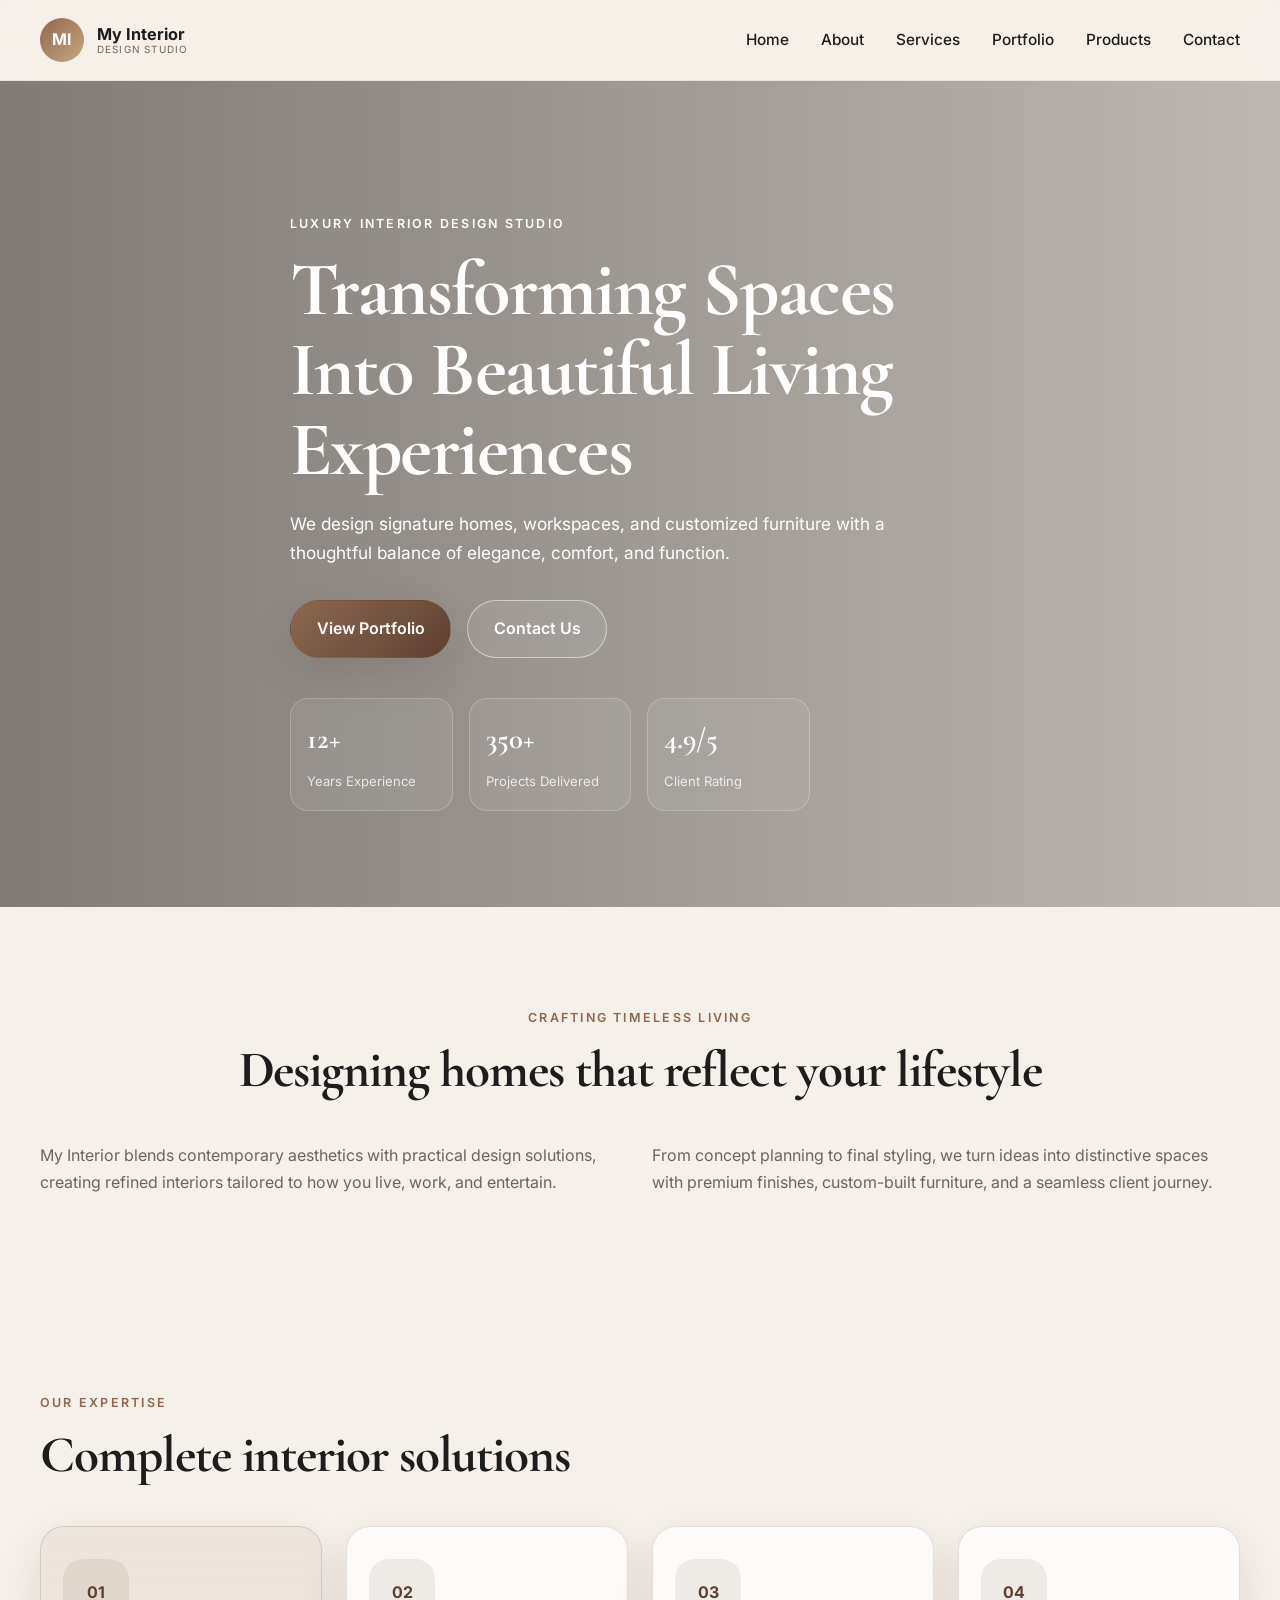
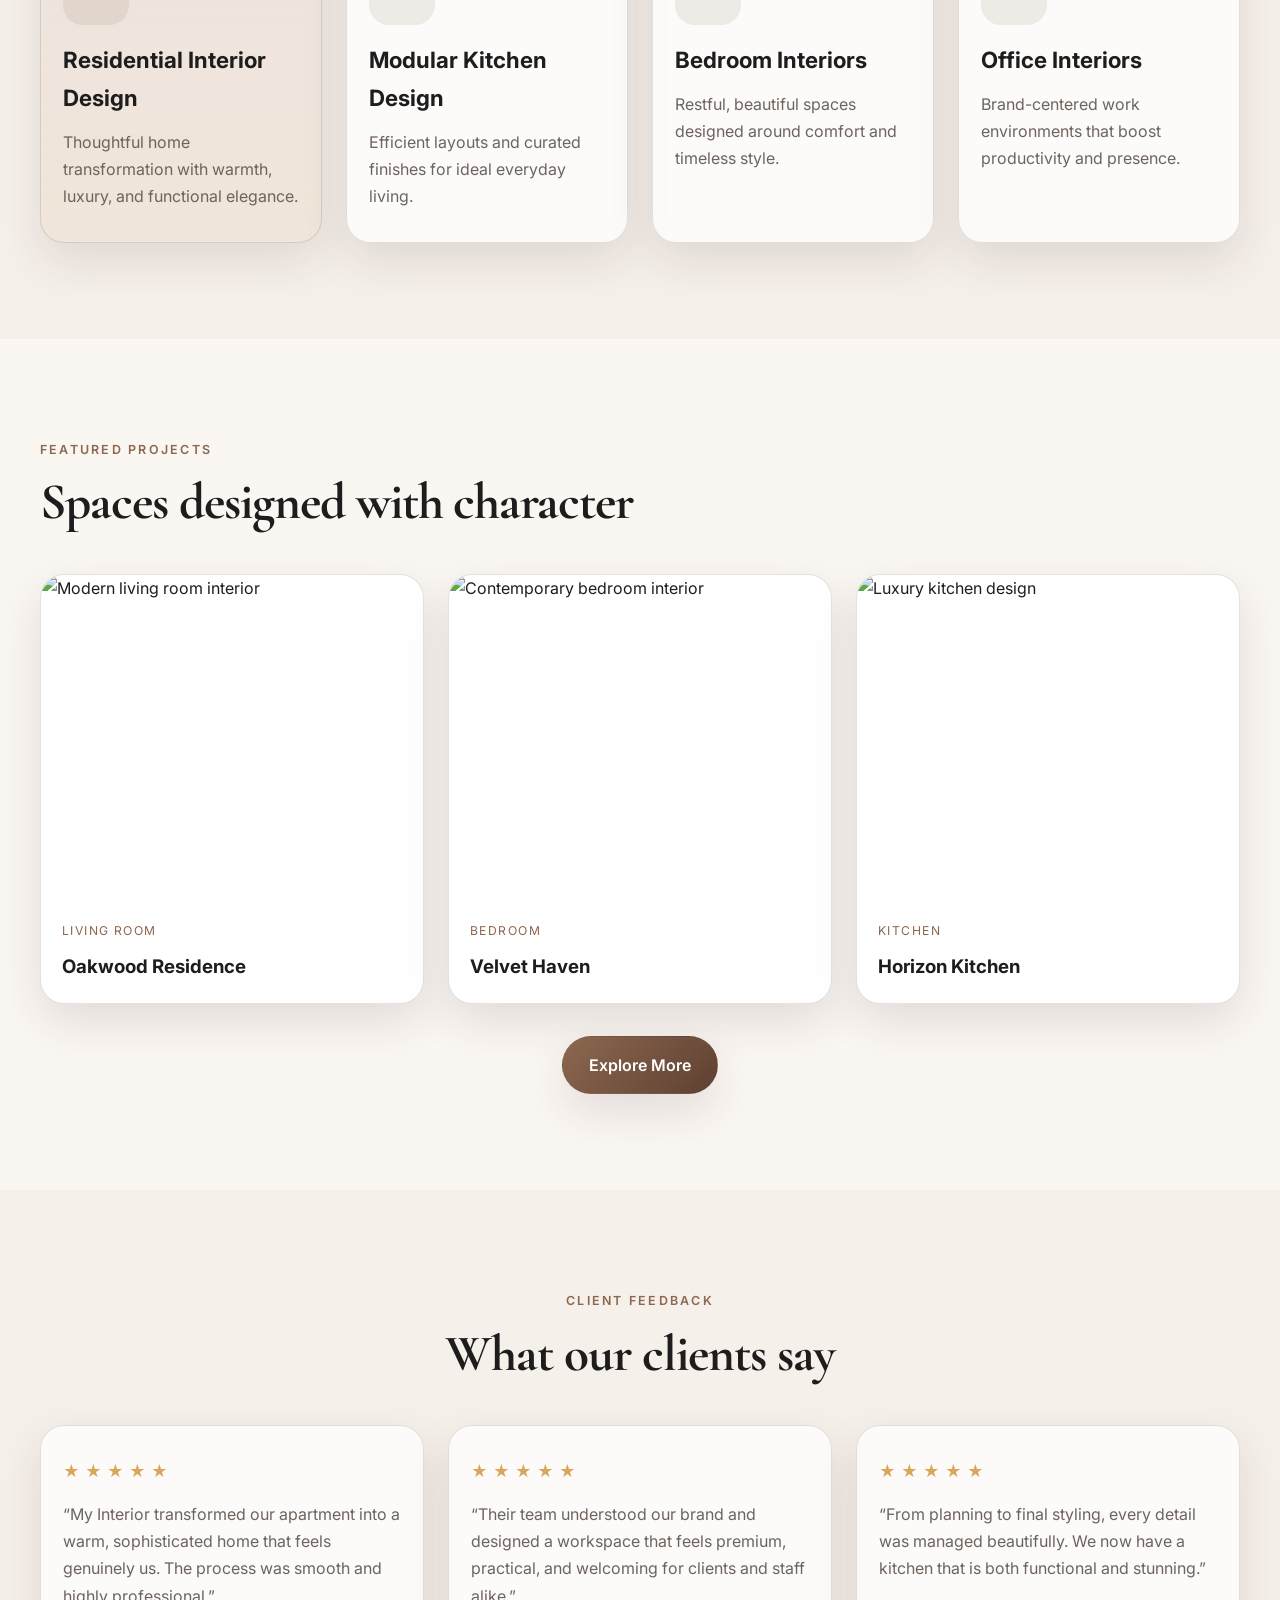
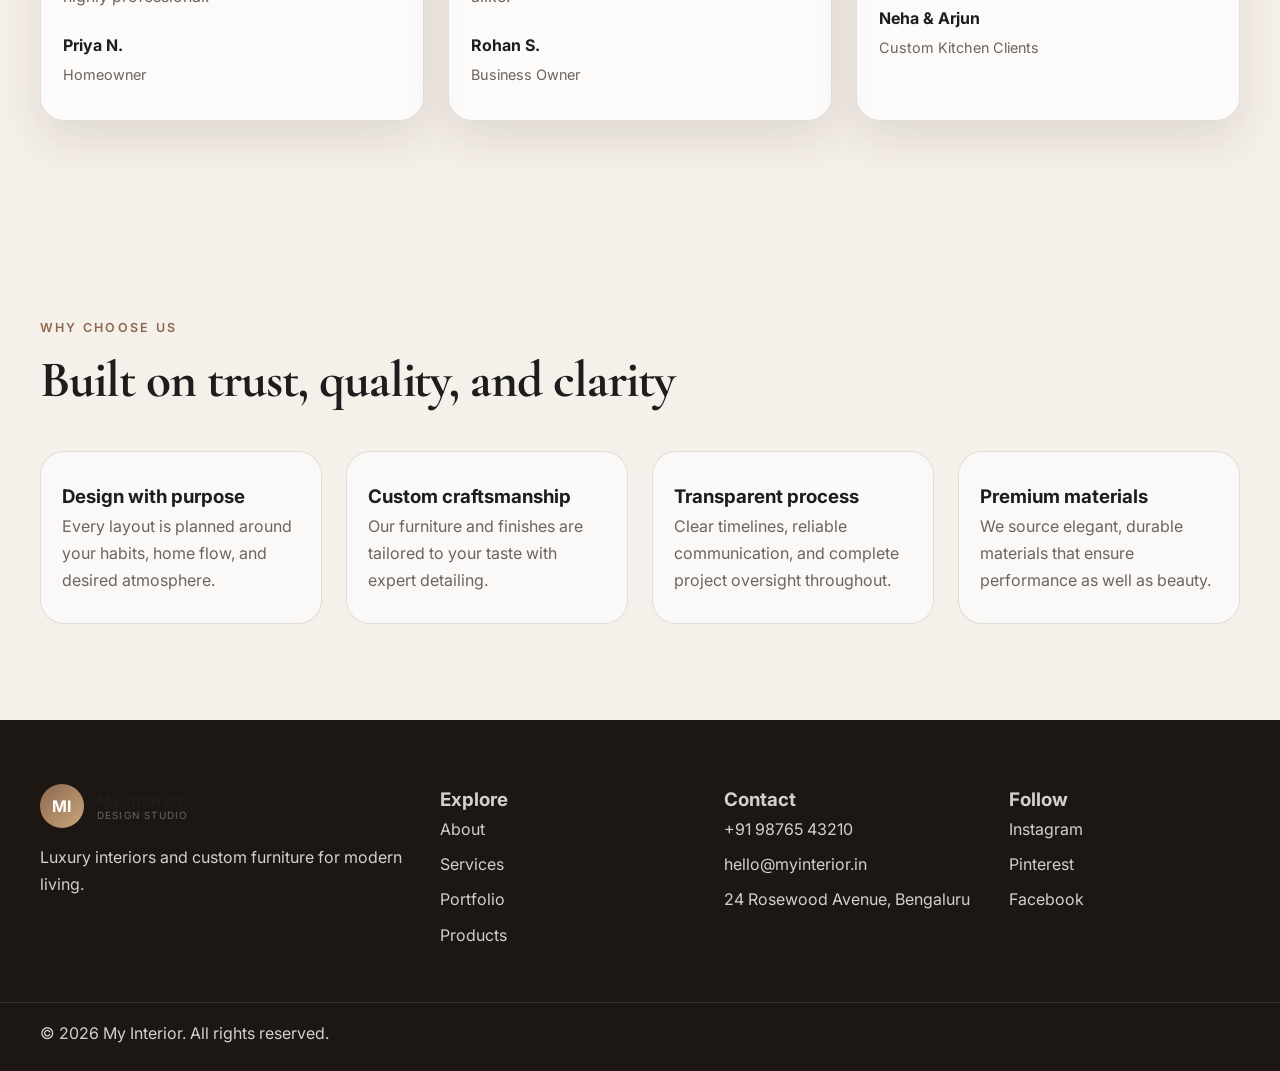
==== index.html @ f2937a07 "Create premium multi-page static website for My Interior studio and deploy-ready GitHub Pages layout" ====
<!DOCTYPE html>
<html lang="en">
  <head>
    <meta charset="UTF-8" />
    <meta name="viewport" content="width=device-width, initial-scale=1.0" />
    <title>My Interior | Luxury Interior Design & Custom Furniture</title>
    <meta
      name="description"
      content="My Interior creates premium residential, office, and custom furniture spaces through refined interior design and bespoke craftsmanship."
    />
    <meta
      name="keywords"
      content="interior design, custom furniture, modular kitchen, luxury interiors, home renovation, My Interior"
    />
    <meta name="theme-color" content="#8f6d4f" />
    <meta property="og:type" content="website" />
    <meta property="og:title" content="My Interior | Luxury Interior Design & Custom Furniture" />
    <meta
      property="og:description"
      content="Transforming spaces into beautiful living experiences with bespoke interiors and custom furniture."
    />
    <meta
      property="og:image"
      content="https://images.unsplash.com/photo-1505693416388-ac5ce068fe85?auto=format&fit=crop&w=1200&q=80"
    />
    <meta property="og:url" content="https://example.com/" />
    <link rel="icon" type="image/svg+xml" href="images/favicon.svg" />
    <link rel="preconnect" href="https://fonts.googleapis.com" />
    <link rel="preconnect" href="https://fonts.gstatic.com" crossorigin />
    <link
      href="https://fonts.googleapis.com/css2?family=Cormorant+Garamond:wght@500;600;700&family=Inter:wght@400;500;600;700&display=swap"
      rel="stylesheet"
    />
    <link rel="stylesheet" href="css/style.css" />
  </head>
  <body data-page="home">
    <header class="site-header">
      <div class="container nav-wrap">
        <a href="index.html" class="brand" aria-label="My Interior home page">
          <span class="brand-mark">MI</span>
          <span class="brand-text">
            <strong>My Interior</strong>
            <small>Design Studio</small>
          </span>
        </a>

        <button class="nav-toggle" aria-label="Open menu" aria-expanded="false">
          <span></span>
          <span></span>
          <span></span>
        </button>

        <nav class="main-nav" aria-label="Main navigation">
          <ul>
            <li><a href="index.html">Home</a></li>
            <li><a href="about.html">About</a></li>
            <li><a href="services.html">Services</a></li>
            <li><a href="portfolio.html">Portfolio</a></li>
            <li><a href="products.html">Products</a></li>
            <li><a href="contact.html">Contact</a></li>
          </ul>
        </nav>
      </div>
    </header>

    <main>
      <section class="hero section">
        <div class="hero-overlay"></div>
        <div class="container hero-content reveal">
          <p class="eyebrow">Luxury Interior Design Studio</p>
          <h1>Transforming Spaces Into Beautiful Living Experiences</h1>
          <p class="hero-copy">
            We design signature homes, workspaces, and customized furniture with a thoughtful balance of elegance, comfort, and function.
          </p>
          <div class="hero-actions">
            <a href="portfolio.html" class="btn btn-primary">View Portfolio</a>
            <a href="contact.html" class="btn btn-secondary">Contact Us</a>
          </div>
          <div class="hero-metrics">
            <div>
              <strong>12+</strong>
              <span>Years Experience</span>
            </div>
            <div>
              <strong>350+</strong>
              <span>Projects Delivered</span>
            </div>
            <div>
              <strong>4.9/5</strong>
              <span>Client Rating</span>
            </div>
          </div>
        </div>
      </section>

      <section class="section intro-block">
        <div class="container reveal">
          <div class="section-heading center">
            <p class="eyebrow accent">Crafting timeless living</p>
            <h2>Designing homes that reflect your lifestyle</h2>
          </div>
          <div class="text-grid">
            <div>
              <p>
                My Interior blends contemporary aesthetics with practical design solutions, creating refined interiors tailored to how you live, work, and entertain.
              </p>
            </div>
            <div>
              <p>
                From concept planning to final styling, we turn ideas into distinctive spaces with premium finishes, custom-built furniture, and a seamless client journey.
              </p>
            </div>
          </div>
        </div>
      </section>

      <section class="section services-overview">
        <div class="container">
          <div class="section-heading reveal">
            <p class="eyebrow accent">Our expertise</p>
            <h2>Complete interior solutions</h2>
          </div>
          <div class="card-grid services-grid reveal">
            <article class="service-card highlight">
              <div class="icon">01</div>
              <h3>Residential Interior Design</h3>
              <p>Thoughtful home transformation with warmth, luxury, and functional elegance.</p>
            </article>
            <article class="service-card">
              <div class="icon">02</div>
              <h3>Modular Kitchen Design</h3>
              <p>Efficient layouts and curated finishes for ideal everyday living.</p>
            </article>
            <article class="service-card">
              <div class="icon">03</div>
              <h3>Bedroom Interiors</h3>
              <p>Restful, beautiful spaces designed around comfort and timeless style.</p>
            </article>
            <article class="service-card">
              <div class="icon">04</div>
              <h3>Office Interiors</h3>
              <p>Brand-centered work environments that boost productivity and presence.</p>
            </article>
          </div>
        </div>
      </section>

      <section class="section projects-section alt-bg">
        <div class="container">
          <div class="section-heading reveal">
            <p class="eyebrow accent">Featured projects</p>
            <h2>Spaces designed with character</h2>
          </div>
          <div class="project-grid reveal">
            <article class="project-card">
              <img src="https://images.unsplash.com/photo-1494526585095-c41746248156?auto=format&fit=crop&w=900&q=80" alt="Modern living room interior" />
              <div class="project-info">
                <span>Living Room</span>
                <h3>Oakwood Residence</h3>
              </div>
            </article>
            <article class="project-card">
              <img src="https://images.unsplash.com/photo-1505693416388-ac5ce068fe85?auto=format&fit=crop&w=900&q=80" alt="Contemporary bedroom interior" />
              <div class="project-info">
                <span>Bedroom</span>
                <h3>Velvet Haven</h3>
              </div>
            </article>
            <article class="project-card">
              <img src="https://images.unsplash.com/photo-1484154218962-a197022b5858?auto=format&fit=crop&w=900&q=80" alt="Luxury kitchen design" />
              <div class="project-info">
                <span>Kitchen</span>
                <h3>Horizon Kitchen</h3>
              </div>
            </article>
          </div>
          <div class="cta-row reveal">
            <a href="portfolio.html" class="btn btn-primary">Explore More</a>
          </div>
        </div>
      </section>

      <section class="section testimonials">
        <div class="container">
          <div class="section-heading center reveal">
            <p class="eyebrow accent">Client feedback</p>
            <h2>What our clients say</h2>
          </div>
          <div class="testimonial-grid reveal">
            <article class="testimonial-card">
              <div class="stars">★★★★★</div>
              <p>
                “My Interior transformed our apartment into a warm, sophisticated home that feels genuinely us. The process was smooth and highly professional.”
              </p>
              <div class="client-meta">
                <strong>Priya N.</strong>
                <span>Homeowner</span>
              </div>
            </article>
            <article class="testimonial-card">
              <div class="stars">★★★★★</div>
              <p>
                “Their team understood our brand and designed a workspace that feels premium, practical, and welcoming for clients and staff alike.”
              </p>
              <div class="client-meta">
                <strong>Rohan S.</strong>
                <span>Business Owner</span>
              </div>
            </article>
            <article class="testimonial-card">
              <div class="stars">★★★★★</div>
              <p>
                “From planning to final styling, every detail was managed beautifully. We now have a kitchen that is both functional and stunning.”
              </p>
              <div class="client-meta">
                <strong>Neha &amp; Arjun</strong>
                <span>Custom Kitchen Clients</span>
              </div>
            </article>
          </div>
        </div>
      </section>

      <section class="section why-us">
        <div class="container">
          <div class="section-heading reveal">
            <p class="eyebrow accent">Why choose us</p>
            <h2>Built on trust, quality, and clarity</h2>
          </div>
          <div class="why-grid reveal">
            <article>
              <h3>Design with purpose</h3>
              <p>Every layout is planned around your habits, home flow, and desired atmosphere.</p>
            </article>
            <article>
              <h3>Custom craftsmanship</h3>
              <p>Our furniture and finishes are tailored to your taste with expert detailing.</p>
            </article>
            <article>
              <h3>Transparent process</h3>
              <p>Clear timelines, reliable communication, and complete project oversight throughout.</p>
            </article>
            <article>
              <h3>Premium materials</h3>
              <p>We source elegant, durable materials that ensure performance as well as beauty.</p>
            </article>
          </div>
        </div>
      </section>
    </main>

    <footer class="site-footer">
      <div class="container footer-grid">
        <div>
          <a href="index.html" class="brand footer-brand">
            <span class="brand-mark">MI</span>
            <span class="brand-text">
              <strong>My Interior</strong>
              <small>Design Studio</small>
            </span>
          </a>
          <p>Luxury interiors and custom furniture for modern living.</p>
        </div>
        <div>
          <h3>Explore</h3>
          <ul>
            <li><a href="about.html">About</a></li>
            <li><a href="services.html">Services</a></li>
            <li><a href="portfolio.html">Portfolio</a></li>
            <li><a href="products.html">Products</a></li>
          </ul>
        </div>
        <div>
          <h3>Contact</h3>
          <ul>
            <li><a href="tel:+919876543210">+91 98765 43210</a></li>
            <li><a href="mailto:hello@myinterior.in">hello@myinterior.in</a></li>
            <li>24 Rosewood Avenue, Bengaluru</li>
          </ul>
        </div>
        <div>
          <h3>Follow</h3>
          <ul class="social-list">
            <li><a href="#" aria-label="Instagram">Instagram</a></li>
            <li><a href="#" aria-label="Pinterest">Pinterest</a></li>
            <li><a href="#" aria-label="Facebook">Facebook</a></li>
          </ul>
        </div>
      </div>
      <div class="copyright">
        <div class="container">
          <p>© <span id="year"></span> My Interior. All rights reserved.</p>
        </div>
      </div>
    </footer>

    <button class="back-to-top" aria-label="Back to top">↑</button>

    <script src="js/script.js"></script>
  </body>
</html>
---- css/style.css ----
@import url('https://fonts.googleapis.com/css2?family=Cormorant+Garamond:wght@500;600;700&family=Inter:wght@400;500;600;700&display=swap');

:root {
  --bg: #f6f0ea;
  --panel: #fffdfb;
  --panel-strong: #f0e5dc;
  --primary: #8d6850;
  --primary-dark: #5e4031;
  --accent: #c9a77c;
  --text: #1d1d1d;
  --muted: #6e635d;
  --line: rgba(30, 22, 18, 0.12);
  --shadow: 0 18px 45px rgba(61, 45, 39, 0.12);
  --radius: 24px;
  --max-width: 1200px;
}

* {
  margin: 0;
  padding: 0;
  box-sizing: border-box;
}

html {
  scroll-behavior: smooth;
}

body {
  font-family: 'Inter', sans-serif;
  background: var(--bg);
  color: var(--text);
  line-height: 1.7;
}

img {
  max-width: 100%;
  display: block;
}

a {
  color: inherit;
  text-decoration: none;
}

button,
input,
textarea,
select {
  font: inherit;
}

.container {
  width: min(var(--max-width), calc(100% - 2rem));
  margin: 0 auto;
}

.section {
  padding: 6rem 0;
}

.alt-bg {
  background: rgba(255, 255, 255, 0.38);
}

.eyebrow {
  display: inline-block;
  font-size: 0.78rem;
  letter-spacing: 0.18em;
  text-transform: uppercase;
  color: var(--primary);
  margin-bottom: 1rem;
  font-weight: 600;
}

.eyebrow.accent {
  color: var(--primary);
}

.section-heading {
  margin-bottom: 2.75rem;
}

.section-heading.center {
  text-align: center;
}

.section-heading h2,
.page-hero h1,
.hero-content h1 {
  font-family: 'Cormorant Garamond', serif;
  line-height: 1.04;
  letter-spacing: -0.02em;
  color: var(--text);
}

.section-heading h2 {
  font-size: clamp(2.2rem, 4vw, 3.3rem);
}

.hero-content h1,
.page-hero h1 {
  font-size: clamp(3rem, 6vw, 5.4rem);
  max-width: 720px;
}

p {
  color: var(--muted);
}

.site-header {
  position: sticky;
  top: 0;
  z-index: 1000;
  background: rgba(246, 240, 234, 0.82);
  backdrop-filter: blur(14px);
  border-bottom: 1px solid rgba(32, 23, 18, 0.06);
}

.nav-wrap {
  display: flex;
  justify-content: space-between;
  align-items: center;
  min-height: 80px;
  gap: 1.5rem;
}

.brand {
  display: inline-flex;
  align-items: center;
  gap: 0.8rem;
}

.brand-mark {
  width: 44px;
  height: 44px;
  display: grid;
  place-items: center;
  border-radius: 50%;
  background: linear-gradient(135deg, var(--primary), var(--accent));
  color: white;
  font-weight: 700;
  letter-spacing: 0.06em;
}

.brand-text {
  display: flex;
  flex-direction: column;
  line-height: 1.1;
}

.brand-text strong {
  font-size: 1.02rem;
  color: var(--text);
}

.brand-text small {
  color: var(--muted);
  text-transform: uppercase;
  letter-spacing: 0.12em;
  font-size: 0.62rem;
}

.main-nav ul {
  display: flex;
  align-items: center;
  list-style: none;
  gap: 2rem;
}

.main-nav a {
  position: relative;
  color: var(--text);
  font-size: 0.96rem;
  font-weight: 500;
}

.main-nav a::after {
  content: "";
  position: absolute;
  left: 0;
  bottom: -0.45rem;
  width: 100%;
  height: 2px;
  background: var(--primary);
  transform: scaleX(0);
  transform-origin: left;
  transition: transform 0.28s ease;
}

.main-nav a:hover::after,
.main-nav a:focus-visible::after,
.main-nav a.is-active::after {
  transform: scaleX(1);
}

.nav-toggle {
  display: none;
  background: transparent;
  border: 0;
  width: 46px;
  height: 46px;
  border-radius: 12px;
  cursor: pointer;
}

.nav-toggle span {
  display: block;
  width: 24px;
  height: 2px;
  margin: 5px auto;
  background: var(--text);
  border-radius: 999px;
  transition: transform 0.3s ease, opacity 0.3s ease;
}

.hero {
  position: relative;
  min-height: 760px;
  display: flex;
  align-items: center;
  background: url('https://images.unsplash.com/photo-1505693416388-ac5ce068fe85?auto=format&fit=crop&w=1800&q=80') center/cover no-repeat;
}

.hero-overlay {
  position: absolute;
  inset: 0;
  background: linear-gradient(90deg, rgba(20, 15, 12, 0.52), rgba(27, 22, 18, 0.26));
}

.hero-content {
  position: relative;
  z-index: 1;
  color: #fff;
  max-width: 700px;
  padding-top: 2rem;
}

.hero-content h1,
.hero-content p {
  color: #fff;
}

.hero-copy {
  margin: 1.2rem 0 2rem;
  font-size: 1.08rem;
  max-width: 620px;
}

.hero-actions {
  display: flex;
  flex-wrap: wrap;
  gap: 1rem;
  margin-bottom: 2.5rem;
}

.btn {
  display: inline-flex;
  align-items: center;
  justify-content: center;
  border-radius: 999px;
  padding: 0.9rem 1.6rem;
  font-weight: 600;
  transition: 0.25s ease;
  border: 1px solid transparent;
  cursor: pointer;
}

.btn-primary {
  background: linear-gradient(135deg, var(--primary), var(--primary-dark));
  color: white;
  box-shadow: var(--shadow);
}

.btn-primary:hover,
.btn-primary:focus-visible {
  transform: translateY(-2px);
}

.btn-secondary {
  background: rgba(255, 255, 255, 0.08);
  border-color: rgba(255, 255, 255, 0.5);
  color: white;
}

.hero-metrics {
  display: grid;
  grid-template-columns: repeat(3, minmax(120px, 1fr));
  gap: 1rem;
  max-width: 520px;
}

.hero-metrics div {
  background: rgba(255, 255, 255, 0.07);
  border: 1px solid rgba(255, 255, 255, 0.2);
  border-radius: 18px;
  padding: 1rem;
}

.hero-metrics strong {
  display: block;
  font-size: 1.8rem;
  font-family: 'Cormorant Garamond', serif;
  margin-bottom: 0.2rem;
  color: #fff;
}

.hero-metrics span {
  color: rgba(255, 255, 255, 0.8);
  font-size: 0.82rem;
}

.text-grid,
.card-grid,
.testimonial-grid,
.why-grid,
.stats-grid,
.contact-layout,
.footer-grid {
  display: grid;
  gap: 1.5rem;
}

.text-grid {
  grid-template-columns: repeat(2, minmax(0, 1fr));
  margin-top: 2rem;
}

.card-grid {
  grid-template-columns: repeat(4, minmax(0, 1fr));
}

.services-grid .service-card,
.info-card,
.testimonial-card,
.team-card,
.portfolio-item,
.product-card,
.contact-panel,
.info-panel {
  background: rgba(255, 255, 255, 0.7);
  border: 1px solid var(--line);
  border-radius: var(--radius);
  box-shadow: var(--shadow);
}

.service-card {
  padding: 2rem 1.4rem;
}

.service-card.highlight {
  background: linear-gradient(180deg, rgba(141, 104, 80, 0.08), rgba(201, 167, 124, 0.14));
}

.icon {
  width: 66px;
  height: 66px;
  border-radius: 20px;
  display: grid;
  place-items: center;
  color: var(--primary-dark);
  background: rgba(141, 104, 80, 0.12);
  font-weight: 700;
  margin-bottom: 1rem;
}

.service-card h3,
.info-card h3,
.portfolio-info h3,
.product-info h3,
.team-card h3,
.info-item h3 {
  margin-bottom: 0.7rem;
  font-size: 1.4rem;
  color: var(--text);
}

.project-grid,
.portfolio-grid,
.product-grid,
.team-grid,
.why-grid,
.stats-grid {
  display: grid;
  gap: 1.5rem;
}

.project-grid {
  grid-template-columns: repeat(3, minmax(0, 1fr));
}

.project-card,
.portfolio-item,
.product-card {
  overflow: hidden;
  background: white;
  border: 1px solid var(--line);
  border-radius: var(--radius);
  box-shadow: var(--shadow);
  transition: transform 0.25s ease, box-shadow 0.25s ease;
}

.project-card:hover,
.portfolio-item:hover,
.product-card:hover,
.team-card:hover {
  transform: translateY(-6px);
}

.project-card img,
.portfolio-item img,
.product-card img,
.team-card img,
.rounded-image {
  width: 100%;
  height: 320px;
  object-fit: cover;
}

.project-info,
.portfolio-info,
.product-info {
  padding: 1.3rem;
}

.project-info span {
  display: inline-block;
  color: var(--primary);
  font-size: 0.76rem;
  text-transform: uppercase;
  letter-spacing: 0.12em;
  margin-bottom: 0.6rem;
}

.cta-row {
  margin-top: 2rem;
  text-align: center;
}

.testimonial-grid {
  grid-template-columns: repeat(3, minmax(0, 1fr));
}

.testimonial-card {
  padding: 2rem 1.4rem;
}

.stars {
  color: #d9a65c;
  letter-spacing: 0.3em;
  margin-bottom: 1rem;
}

.client-meta {
  margin-top: 1.4rem;
}

.client-meta strong,
.client-meta span {
  display: block;
}

.client-meta span {
  color: var(--muted);
  margin-top: 0.25rem;
  font-size: 0.9rem;
}

.why-grid {
  grid-template-columns: repeat(4, minmax(0, 1fr));
}

.why-grid article {
  background: rgba(255, 255, 255, 0.6);
  border: 1px solid var(--line);
  border-radius: var(--radius);
  padding: 1.8rem 1.3rem;
}

.page-hero {
  background: linear-gradient(180deg, rgba(22, 15, 12, 0.3), rgba(22, 15, 12, 0.3)), url('https://images.unsplash.com/photo-1494526585095-c41746248156?auto=format&fit=crop&w=1800&q=80') center/cover no-repeat;
  min-height: 320px;
  display: flex;
  align-items: flex-end;
  padding-bottom: 4rem;
}

.compact-hero h1 {
  color: #fff;
}

.split-layout {
  display: grid;
  grid-template-columns: 1.05fr 1fr;
  gap: 2.5rem;
  align-items: center;
}

.rounded-image {
  border-radius: 26px;
  box-shadow: var(--shadow);
}

.three-col,
.team-grid,
.product-grid,
.portfolio-grid {
  grid-template-columns: repeat(3, minmax(0, 1fr));
}

.info-card,
.team-card {
  padding: 1.5rem;
}

.team-card {
  overflow: hidden;
}

.team-card img {
  height: 280px;
  object-fit: cover;
  border-radius: 18px;
  margin-bottom: 1rem;
}

.team-card p {
  color: var(--muted);
}

.stats-grid {
  grid-template-columns: repeat(4, minmax(0, 1fr));
}

.stat-box {
  text-align: center;
  padding: 2rem 1rem;
  background: rgba(255, 255, 255, 0.6);
  border: 1px solid var(--line);
  border-radius: var(--radius);
}

.stat-box strong {
  display: block;
  font-size: clamp(2rem, 3vw, 3rem);
  font-family: 'Cormorant Garamond', serif;
  color: var(--primary-dark);
}

.extended-grid {
  grid-template-columns: repeat(4, minmax(0, 1fr));
}

.process-wrap {
  max-width: 1020px;
  margin: 0 auto;
}

.timeline {
  display: grid;
  gap: 1.2rem;
}

.timeline-item {
  display: grid;
  grid-template-columns: 70px 1fr;
  gap: 1rem;
  align-items: flex-start;
  background: rgba(255, 255, 255, 0.7);
  border: 1px solid var(--line);
  border-radius: 18px;
  padding: 1.4rem;
}

.timeline-item span {
  width: 56px;
  height: 56px;
  display: grid;
  place-items: center;
  border-radius: 50%;
  background: rgba(141, 104, 80, 0.12);
  color: var(--primary-dark);
  font-weight: 700;
}

.filter-bar {
  display: flex;
  flex-wrap: wrap;
  gap: 0.7rem;
  margin-bottom: 2rem;
}

.filter-btn {
  border: 1px solid var(--line);
  background: rgba(255, 255, 255, 0.7);
  color: var(--text);
  border-radius: 999px;
  padding: 0.75rem 1.15rem;
  cursor: pointer;
  transition: all 0.2s ease;
}

.filter-btn.active,
.filter-btn:hover,
.filter-btn:focus-visible {
  background: var(--primary);
  color: #fff;
  border-color: var(--primary);
}

.portfolio-item {
  display: flex;
  flex-direction: column;
  height: 100%;
}

.portfolio-item.hidden {
  display: none;
}

.portfolio-item img {
  height: 270px;
}

.lightbox-trigger {
  margin-top: 0.8rem;
  border: none;
  background: transparent;
  color: var(--primary);
  padding: 0;
  cursor: pointer;
  font-weight: 600;
}

.lightbox {
  position: fixed;
  inset: 0;
  background: rgba(20, 18, 17, 0.78);
  display: none;
  align-items: center;
  justify-content: center;
  padding: 1.5rem;
  z-index: 2000;
}

.lightbox.open {
  display: flex;
}

.lightbox-content {
  width: min(960px, 100%);
  background: #fff;
  border-radius: 22px;
  overflow: hidden;
  box-shadow: 0 18px 60px rgba(0, 0, 0, 0.22);
  display: grid;
  grid-template-columns: 1.35fr 0.9fr;
}

.lightbox-content img {
  width: 100%;
  height: 100%;
  object-fit: cover;
}

.lightbox-copy {
  padding: 2rem;
  display: flex;
  align-items: center;
  justify-content: center;
  flex-direction: column;
}

.lightbox-close {
  position: absolute;
  top: 1.5rem;
  right: 1.5rem;
  width: 48px;
  height: 48px;
  border: 0;
  border-radius: 50%;
  background: rgba(255, 255, 255, 0.15);
  color: #fff;
  font-size: 2rem;
  cursor: pointer;
}

.product-card {
  display: flex;
  flex-direction: column;
}

.product-card img {
  height: 260px;
}

.price-row {
  display: flex;
  justify-content: space-between;
  align-items: center;
  gap: 1rem;
  margin-top: 1.2rem;
}

.price-row span {
  color: var(--primary-dark);
  font-weight: 700;
}

.price-row button {
  border: none;
  border-radius: 999px;
  cursor: pointer;
  background: rgba(141, 104, 80, 0.1);
  color: var(--primary-dark);
  padding: 0.7rem 1rem;
  font-weight: 600;
}

.contact-layout {
  grid-template-columns: 1.5fr 0.8fr;
  align-items: start;
}

.contact-panel,
.info-panel {
  padding: 2rem;
}

.contact-form {
  display: grid;
  gap: 1.2rem;
}

.field-row {
  display: grid;
  grid-template-columns: repeat(2, minmax(0, 1fr));
  gap: 1rem;
}

.field {
  display: grid;
  gap: 0.55rem;
}

label {
  font-weight: 600;
  color: var(--text);
}

input,
textarea,
select {
  width: 100%;
  border: 1px solid rgba(29, 29, 29, 0.12);
  background: rgba(255, 255, 255, 0.65);
  border-radius: 14px;
  padding: 0.9rem 1rem;
  color: var(--text);
}

input:focus,
textarea:focus,
select:focus {
  outline: 2px solid rgba(141, 104, 80, 0.2);
  border-color: rgba(141, 104, 80, 0.4);
}

.info-panel {
  display: grid;
  gap: 1.2rem;
}

.social-links {
  display: flex;
  flex-wrap: wrap;
  gap: 0.8rem 1.2rem;
}

.map-placeholder {
  width: 100%;
  min-height: 320px;
  display: grid;
  place-items: center;
  border: 1px dashed rgba(77, 61, 52, 0.3);
  border-radius: 26px;
  background: linear-gradient(135deg, rgba(141, 104, 80, 0.06), rgba(201, 167, 124, 0.08));
  color: var(--primary-dark);
  font-weight: 600;
  letter-spacing: 0.08em;
  text-transform: uppercase;
}

.site-footer {
  background: #1d1714;
  color: rgba(255, 255, 255, 0.8);
  padding-top: 4rem;
}

.footer-grid {
  grid-template-columns: 1.3fr 0.9fr 0.9fr 0.8fr;
  padding-bottom: 2.8rem;
}

.site-footer h3,
.site-footer a,
.site-footer p,
.site-footer li {
  color: rgba(255, 255, 255, 0.8);
}

.site-footer li {
  list-style: none;
  margin-bottom: 0.5rem;
}

.footer-brand {
  margin-bottom: 1rem;
}

.social-list li {
  margin-bottom: 0.5rem;
}

.copyright {
  border-top: 1px solid rgba(255, 255, 255, 0.12);
  padding: 1.1rem 0 1.5rem;
}

.back-to-top {
  position: fixed;
  right: 1.5rem;
  bottom: 1.5rem;
  width: 52px;
  height: 52px;
  border: none;
  border-radius: 50%;
  background: linear-gradient(135deg, var(--primary), var(--primary-dark));
  color: white;
  box-shadow: var(--shadow);
  cursor: pointer;
  opacity: 0;
  visibility: hidden;
  transform: translateY(10px);
  transition: all 0.25s ease;
}

.back-to-top.visible {
  opacity: 1;
  visibility: visible;
  transform: translateY(0);
}

.reveal {
  opacity: 0;
  transform: translateY(24px);
  transition: opacity 0.7s ease, transform 0.7s ease;
}

.reveal.visible {
  opacity: 1;
  transform: translateY(0);
}

@media (max-width: 1024px) {
  .card-grid,
  .project-grid,
  .three-col,
  .portfolio-grid,
  .product-grid,
  .team-grid,
  .stats-grid,
  .why-grid,
  .footer-grid {
    grid-template-columns: repeat(2, minmax(0, 1fr));
  }

  .extended-grid {
    grid-template-columns: repeat(2, minmax(0, 1fr));
  }

  .contact-layout,
  .split-layout {
    grid-template-columns: 1fr;
  }
}

@media (max-width: 780px) {
  .nav-toggle {
    display: block;
  }

  .main-nav {
    position: absolute;
    left: 1rem;
    right: 1rem;
    top: calc(100% + 0.5rem);
    background: rgba(255, 255, 255, 0.96);
    border: 1px solid var(--line);
    border-radius: 18px;
    box-shadow: var(--shadow);
    padding: 1rem;
    opacity: 0;
    visibility: hidden;
    transform: translateY(-10px);
    transition: all 0.25s ease;
  }

  .main-nav.open {
    opacity: 1;
    visibility: visible;
    transform: translateY(0);
  }

  .main-nav ul {
    flex-direction: column;
    align-items: flex-start;
    gap: 0.8rem;
  }

  .hero {
    min-height: 620px;
  }

  .hero-metrics,
  .text-grid,
  .testimonial-grid,
  .card-grid,
  .project-grid,
  .why-grid,
  .stats-grid,
  .three-col,
  .portfolio-grid,
  .product-grid,
  .team-grid,
  .footer-grid,
  .field-row,
  .extended-grid,
  .lightbox-content {
    grid-template-columns: 1fr;
  }

  .section {
    padding: 4.5rem 0;
  }

  .page-hero {
    min-height: 260px;
  }
}
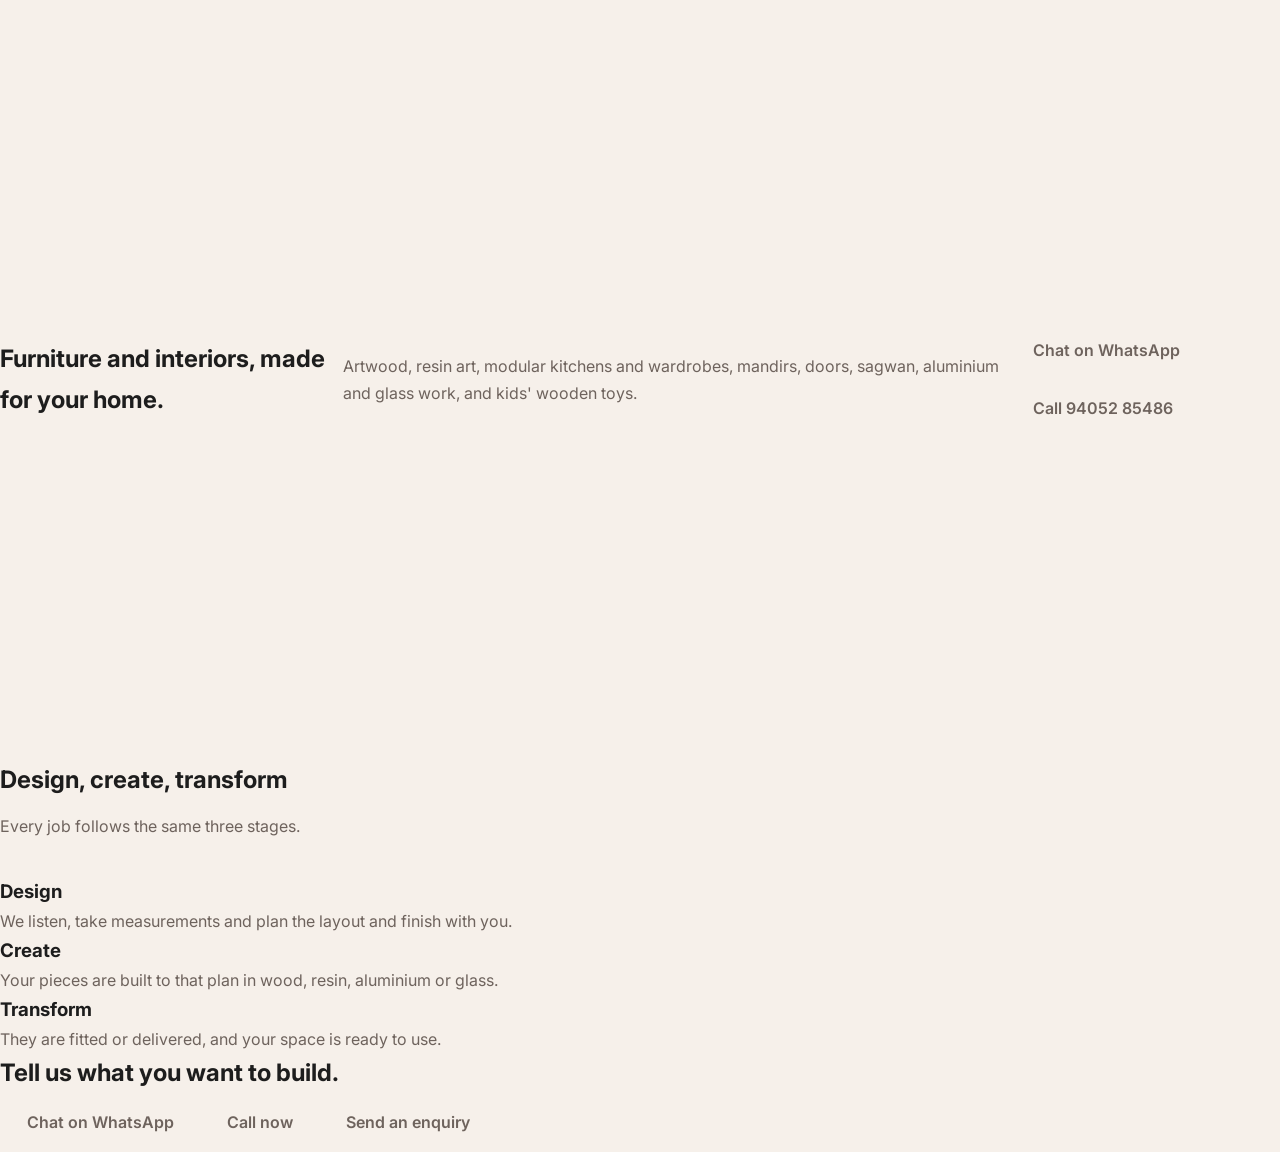
==== commit 94d22525: "Add files via upload" ====
--- a/index.html
+++ b/index.html
@@ -1,301 +1,4 @@
-<!DOCTYPE html>
-<html lang="en">
-  <head>
-    <meta charset="UTF-8" />
-    <meta name="viewport" content="width=device-width, initial-scale=1.0" />
-    <title>My Interior | Luxury Interior Design & Custom Furniture</title>
-    <meta
-      name="description"
-      content="My Interior creates premium residential, office, and custom furniture spaces through refined interior design and bespoke craftsmanship."
-    />
-    <meta
-      name="keywords"
-      content="interior design, custom furniture, modular kitchen, luxury interiors, home renovation, My Interior"
-    />
-    <meta name="theme-color" content="#8f6d4f" />
-    <meta property="og:type" content="website" />
-    <meta property="og:title" content="My Interior | Luxury Interior Design & Custom Furniture" />
-    <meta
-      property="og:description"
-      content="Transforming spaces into beautiful living experiences with bespoke interiors and custom furniture."
-    />
-    <meta
-      property="og:image"
-      content="https://images.unsplash.com/photo-1505693416388-ac5ce068fe85?auto=format&fit=crop&w=1200&q=80"
-    />
-    <meta property="og:url" content="https://example.com/" />
-    <link rel="icon" type="image/svg+xml" href="images/favicon.svg" />
-    <link rel="preconnect" href="https://fonts.googleapis.com" />
-    <link rel="preconnect" href="https://fonts.gstatic.com" crossorigin />
-    <link
-      href="https://fonts.googleapis.com/css2?family=Cormorant+Garamond:wght@500;600;700&family=Inter:wght@400;500;600;700&display=swap"
-      rel="stylesheet"
-    />
-    <link rel="stylesheet" href="css/style.css" />
-  </head>
-  <body data-page="home">
-    <header class="site-header">
-      <div class="container nav-wrap">
-        <a href="index.html" class="brand" aria-label="My Interior home page">
-          <span class="brand-mark">MI</span>
-          <span class="brand-text">
-            <strong>My Interior</strong>
-            <small>Design Studio</small>
-          </span>
-        </a>
-
-        <button class="nav-toggle" aria-label="Open menu" aria-expanded="false">
-          <span></span>
-          <span></span>
-          <span></span>
-        </button>
-
-        <nav class="main-nav" aria-label="Main navigation">
-          <ul>
-            <li><a href="index.html">Home</a></li>
-            <li><a href="about.html">About</a></li>
-            <li><a href="services.html">Services</a></li>
-            <li><a href="portfolio.html">Portfolio</a></li>
-            <li><a href="products.html">Products</a></li>
-            <li><a href="contact.html">Contact</a></li>
-          </ul>
-        </nav>
-      </div>
-    </header>
-
-    <main>
-      <section class="hero section">
-        <div class="hero-overlay"></div>
-        <div class="container hero-content reveal">
-          <p class="eyebrow">Luxury Interior Design Studio</p>
-          <h1>Transforming Spaces Into Beautiful Living Experiences</h1>
-          <p class="hero-copy">
-            We design signature homes, workspaces, and customized furniture with a thoughtful balance of elegance, comfort, and function.
-          </p>
-          <div class="hero-actions">
-            <a href="portfolio.html" class="btn btn-primary">View Portfolio</a>
-            <a href="contact.html" class="btn btn-secondary">Contact Us</a>
-          </div>
-          <div class="hero-metrics">
-            <div>
-              <strong>12+</strong>
-              <span>Years Experience</span>
-            </div>
-            <div>
-              <strong>350+</strong>
-              <span>Projects Delivered</span>
-            </div>
-            <div>
-              <strong>4.9/5</strong>
-              <span>Client Rating</span>
-            </div>
-          </div>
-        </div>
-      </section>
-
-      <section class="section intro-block">
-        <div class="container reveal">
-          <div class="section-heading center">
-            <p class="eyebrow accent">Crafting timeless living</p>
-            <h2>Designing homes that reflect your lifestyle</h2>
-          </div>
-          <div class="text-grid">
-            <div>
-              <p>
-                My Interior blends contemporary aesthetics with practical design solutions, creating refined interiors tailored to how you live, work, and entertain.
-              </p>
-            </div>
-            <div>
-              <p>
-                From concept planning to final styling, we turn ideas into distinctive spaces with premium finishes, custom-built furniture, and a seamless client journey.
-              </p>
-            </div>
-          </div>
-        </div>
-      </section>
-
-      <section class="section services-overview">
-        <div class="container">
-          <div class="section-heading reveal">
-            <p class="eyebrow accent">Our expertise</p>
-            <h2>Complete interior solutions</h2>
-          </div>
-          <div class="card-grid services-grid reveal">
-            <article class="service-card highlight">
-              <div class="icon">01</div>
-              <h3>Residential Interior Design</h3>
-              <p>Thoughtful home transformation with warmth, luxury, and functional elegance.</p>
-            </article>
-            <article class="service-card">
-              <div class="icon">02</div>
-              <h3>Modular Kitchen Design</h3>
-              <p>Efficient layouts and curated finishes for ideal everyday living.</p>
-            </article>
-            <article class="service-card">
-              <div class="icon">03</div>
-              <h3>Bedroom Interiors</h3>
-              <p>Restful, beautiful spaces designed around comfort and timeless style.</p>
-            </article>
-            <article class="service-card">
-              <div class="icon">04</div>
-              <h3>Office Interiors</h3>
-              <p>Brand-centered work environments that boost productivity and presence.</p>
-            </article>
-          </div>
-        </div>
-      </section>
-
-      <section class="section projects-section alt-bg">
-        <div class="container">
-          <div class="section-heading reveal">
-            <p class="eyebrow accent">Featured projects</p>
-            <h2>Spaces designed with character</h2>
-          </div>
-          <div class="project-grid reveal">
-            <article class="project-card">
-              <img src="https://images.unsplash.com/photo-1494526585095-c41746248156?auto=format&fit=crop&w=900&q=80" alt="Modern living room interior" />
-              <div class="project-info">
-                <span>Living Room</span>
-                <h3>Oakwood Residence</h3>
-              </div>
-            </article>
-            <article class="project-card">
-              <img src="https://images.unsplash.com/photo-1505693416388-ac5ce068fe85?auto=format&fit=crop&w=900&q=80" alt="Contemporary bedroom interior" />
-              <div class="project-info">
-                <span>Bedroom</span>
-                <h3>Velvet Haven</h3>
-              </div>
-            </article>
-            <article class="project-card">
-              <img src="https://images.unsplash.com/photo-1484154218962-a197022b5858?auto=format&fit=crop&w=900&q=80" alt="Luxury kitchen design" />
-              <div class="project-info">
-                <span>Kitchen</span>
-                <h3>Horizon Kitchen</h3>
-              </div>
-            </article>
-          </div>
-          <div class="cta-row reveal">
-            <a href="portfolio.html" class="btn btn-primary">Explore More</a>
-          </div>
-        </div>
-      </section>
-
-      <section class="section testimonials">
-        <div class="container">
-          <div class="section-heading center reveal">
-            <p class="eyebrow accent">Client feedback</p>
-            <h2>What our clients say</h2>
-          </div>
-          <div class="testimonial-grid reveal">
-            <article class="testimonial-card">
-              <div class="stars">★★★★★</div>
-              <p>
-                “My Interior transformed our apartment into a warm, sophisticated home that feels genuinely us. The process was smooth and highly professional.”
-              </p>
-              <div class="client-meta">
-                <strong>Priya N.</strong>
-                <span>Homeowner</span>
-              </div>
-            </article>
-            <article class="testimonial-card">
-              <div class="stars">★★★★★</div>
-              <p>
-                “Their team understood our brand and designed a workspace that feels premium, practical, and welcoming for clients and staff alike.”
-              </p>
-              <div class="client-meta">
-                <strong>Rohan S.</strong>
-                <span>Business Owner</span>
-              </div>
-            </article>
-            <article class="testimonial-card">
-              <div class="stars">★★★★★</div>
-              <p>
-                “From planning to final styling, every detail was managed beautifully. We now have a kitchen that is both functional and stunning.”
-              </p>
-              <div class="client-meta">
-                <strong>Neha &amp; Arjun</strong>
-                <span>Custom Kitchen Clients</span>
-              </div>
-            </article>
-          </div>
-        </div>
-      </section>
-
-      <section class="section why-us">
-        <div class="container">
-          <div class="section-heading reveal">
-            <p class="eyebrow accent">Why choose us</p>
-            <h2>Built on trust, quality, and clarity</h2>
-          </div>
-          <div class="why-grid reveal">
-            <article>
-              <h3>Design with purpose</h3>
-              <p>Every layout is planned around your habits, home flow, and desired atmosphere.</p>
-            </article>
-            <article>
-              <h3>Custom craftsmanship</h3>
-              <p>Our furniture and finishes are tailored to your taste with expert detailing.</p>
-            </article>
-            <article>
-              <h3>Transparent process</h3>
-              <p>Clear timelines, reliable communication, and complete project oversight throughout.</p>
-            </article>
-            <article>
-              <h3>Premium materials</h3>
-              <p>We source elegant, durable materials that ensure performance as well as beauty.</p>
-            </article>
-          </div>
-        </div>
-      </section>
-    </main>
-
-    <footer class="site-footer">
-      <div class="container footer-grid">
-        <div>
-          <a href="index.html" class="brand footer-brand">
-            <span class="brand-mark">MI</span>
-            <span class="brand-text">
-              <strong>My Interior</strong>
-              <small>Design Studio</small>
-            </span>
-          </a>
-          <p>Luxury interiors and custom furniture for modern living.</p>
-        </div>
-        <div>
-          <h3>Explore</h3>
-          <ul>
-            <li><a href="about.html">About</a></li>
-            <li><a href="services.html">Services</a></li>
-            <li><a href="portfolio.html">Portfolio</a></li>
-            <li><a href="products.html">Products</a></li>
-          </ul>
-        </div>
-        <div>
-          <h3>Contact</h3>
-          <ul>
-            <li><a href="tel:+919876543210">+91 98765 43210</a></li>
-            <li><a href="mailto:hello@myinterior.in">hello@myinterior.in</a></li>
-            <li>24 Rosewood Avenue, Bengaluru</li>
-          </ul>
-        </div>
-        <div>
-          <h3>Follow</h3>
-          <ul class="social-list">
-            <li><a href="#" aria-label="Instagram">Instagram</a></li>
-            <li><a href="#" aria-label="Pinterest">Pinterest</a></li>
-            <li><a href="#" aria-label="Facebook">Facebook</a></li>
-          </ul>
-        </div>
-      </div>
-      <div class="copyright">
-        <div class="container">
-          <p>© <span id="year"></span> My Interior. All rights reserved.</p>
-        </div>
-      </div>
-    </footer>
-
-    <button class="back-to-top" aria-label="Back to top">↑</button>
-
-    <script src="js/script.js"></script>
-  </body>
-</html>
+<!DOCTYPE html><html lang="en"><head><meta charset="utf-8"><meta name="viewport" content="width=device-width,initial-scale=1"><title>Furniture and Interiors | Mr. ArtistA</title><meta name="description" content="Furniture, doors and interiors by Mr. ArtistA: artwood, resin art, modular kitchens and wardrobes, mandir, sagwan, aluminium and glass work, kids wooden toys."><meta property="og:title" content="Furniture and Interiors | Mr. ArtistA"><meta property="og:description" content="Furniture, doors and interiors by Mr. ArtistA: artwood, resin art, modular kitchens and wardrobes, mandir, sagwan, aluminium and glass work, kids wooden toys."><meta name="theme-color" content="#2b2926"><link rel="icon" href="images/logo/favicon.png"><link href="https://fonts.googleapis.com/css2?family=Bricolage+Grotesque:opsz,wght@12..96,600;12..96,700&family=Figtree:wght@400;500;600&display=swap" rel="stylesheet"><link rel="stylesheet" href="css/style.css"></head><body data-page="index"><div id="hdr"></div><main><section class="hero w"><h1>Furniture and interiors, made for your home.</h1><p class="lead">Artwood, resin art, modular kitchens and wardrobes, mandirs, doors, sagwan, aluminium and glass work, and kids' wooden toys.</p><p class="cta"><a class="btn wa" data-wa="Hello Mr. ArtistA, I would like to know more about your work.">Chat on WhatsApp</a><a class="btn" data-call>Call 94052 85486</a></p></section>
+<div class="w"><ul class="rail" id="rail"></ul></div>
+<section class="sec w"><h2>Design, create, transform</h2><p style="margin:12px 0 36px">Every job follows the same three stages.</p><div class="st"><div><h3>Design</h3><p>We listen, take measurements and plan the layout and finish with you.</p></div><div><h3>Create</h3><p>Your pieces are built to that plan in wood, resin, aluminium or glass.</p></div><div><h3>Transform</h3><p>They are fitted or delivered, and your space is ready to use.</p></div></div></section>
+<section class="band"><div class="w"><h2>Tell us what you want to build.</h2><p class="cta"><a class="btn wa" data-wa="Hello Mr. ArtistA, I would like a quote.">Chat on WhatsApp</a><a class="btn" data-call>Call now</a><a class="btn" href="contact.html">Send an enquiry</a></p></div></section></main><div id="ftr"></div><script src="js/site.js"></script></body></html>
